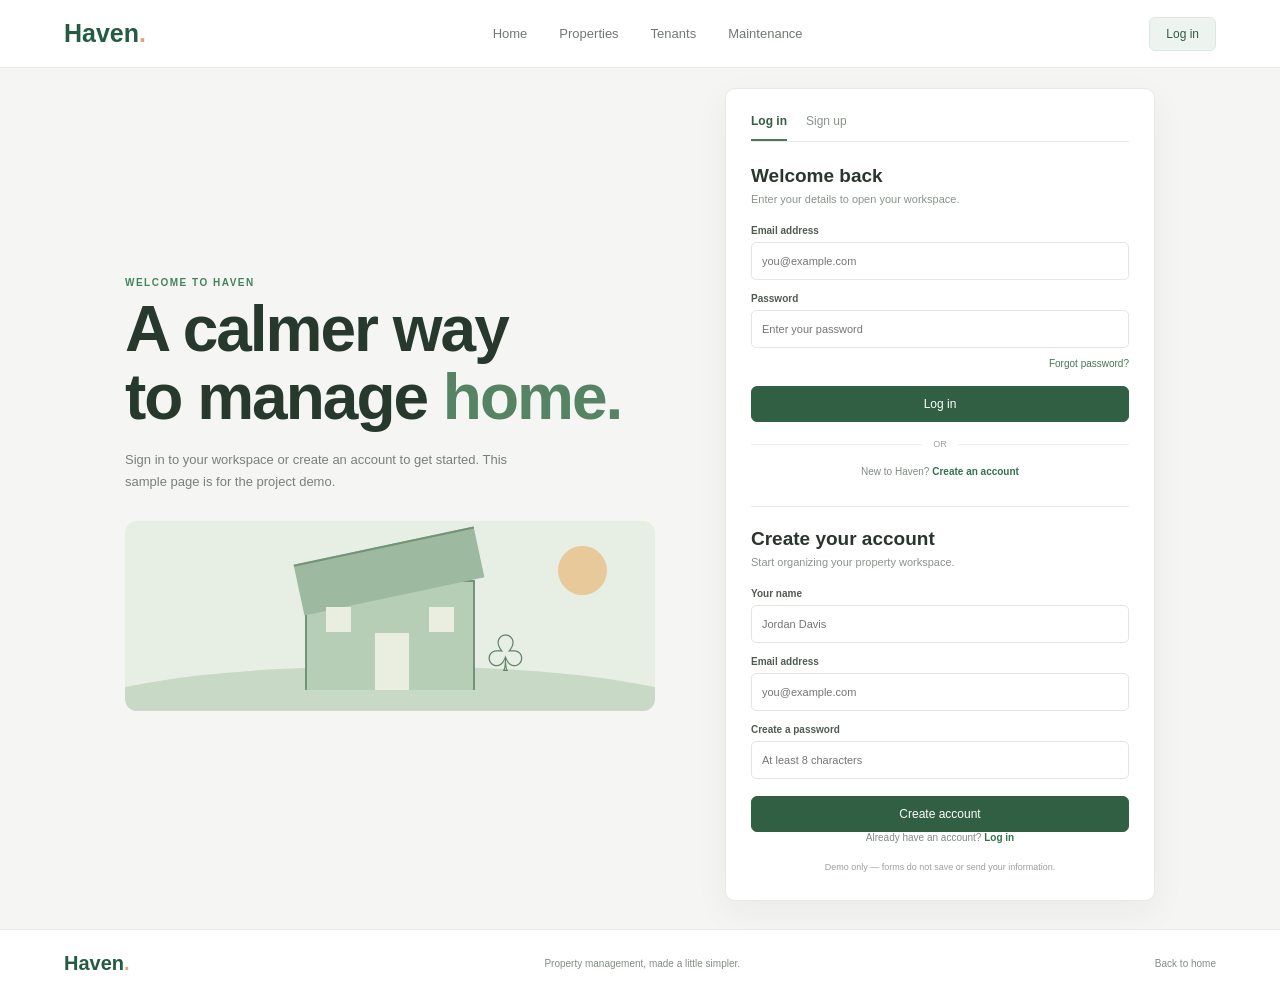
==== login.html @ ce1c36f6 "project" ====
<!DOCTYPE html>
<html lang="en">
<head>
  <meta charset="UTF-8">
  <meta name="viewport" content="width=device-width, initial-scale=1.0">
  <title>Log in or sign up | Haven</title>
  <link rel="stylesheet" href="style.css">
</head>
<body>
  <header class="site-header">
    <a class="logo" href="index.html">Haven<span>.</span></a>
    <nav>
      <a href="index.html">Home</a>
      <a href="properties.html">Properties</a>
      <a href="tenants.html">Tenants</a>
      <a href="maintenance.html">Maintenance</a>
    </nav>
    <a class="header-login current" href="login.html">Log in</a>
  </header>

  <main class="auth-page">
    <div class="auth-intro">
      <p class="eyebrow">WELCOME TO HAVEN</p>
      <h1>A calmer way<br>to manage <span>home.</span></h1>
      <p>Sign in to your workspace or create an account to get started. This sample page is for the project demo.</p>
      <div class="auth-illustration"><div class="auth-sun"></div><div class="auth-house"><span></span><i></i><i></i></div><div class="auth-plant">♧</div></div>
    </div>
    <section class="auth-card">
      <div class="auth-tabs"><a class="selected" href="#login-form">Log in</a><a href="#signup-form">Sign up</a></div>
      <form id="login-form" class="auth-form">
        <h2>Welcome back</h2>
        <p>Enter your details to open your workspace.</p>
        <label for="login-email">Email address</label>
        <input id="login-email" type="email" placeholder="you@example.com">
        <label for="login-password">Password</label>
        <input id="login-password" type="password" placeholder="Enter your password">
        <a class="forgot-link" href="#login-form">Forgot password?</a>
        <button class="button button-green auth-submit" type="button" onclick="alert('Login is a visual demo. No account is connected.')">Log in</button>
        <div class="auth-divider"><span>OR</span></div>
        <p class="auth-switch">New to Haven? <a href="#signup-form">Create an account</a></p>
      </form>
      <form id="signup-form" class="auth-form signup-form">
        <h2>Create your account</h2>
        <p>Start organizing your property workspace.</p>
        <label for="signup-name">Your name</label>
        <input id="signup-name" type="text" placeholder="Jordan Davis">
        <label for="signup-email">Email address</label>
        <input id="signup-email" type="email" placeholder="you@example.com">
        <label for="signup-password">Create a password</label>
        <input id="signup-password" type="password" placeholder="At least 8 characters">
        <button class="button button-green auth-submit" type="button" onclick="alert('Sign up is a visual demo. No account will be created.')">Create account</button>
        <p class="auth-switch">Already have an account? <a href="#login-form">Log in</a></p>
      </form>
      <p class="auth-demo-note">Demo only — forms do not save or send your information.</p>
    </section>
  </main>
  <footer class="landing-footer auth-footer"><a class="logo" href="index.html">Haven<span>.</span></a><span>Property management, made a little simpler.</span><a href="index.html">Back to home</a></footer>
</body>
</html>
---- style.css ----
* {
  box-sizing: border-box;
}

body {
  margin: 0;
  background: #f5f6f3;
  color: #29352d;
  font-family: Arial, Helvetica, sans-serif;
  font-size: 14px;
}

.site-header {
  min-height: 68px;
  padding: 0 5%;
  display: flex;
  align-items: center;
  justify-content: space-between;
  gap: 20px;
  background: white;
  border-bottom: 1px solid #e8ebe6;
}

.logo {
  color: #245c43;
  font-size: 25px;
  font-weight: bold;
  text-decoration: none;
}

.logo span {
  color: #e7a46d;
}

nav {
  display: flex;
  align-items: center;
  gap: 8px;
}

nav a {
  padding: 10px 12px;
  border-radius: 6px;
  color: #707971;
  font-size: 13px;
  text-decoration: none;
}

nav a:hover,
nav a.active {
  background: #edf3ee;
  color: #245c43;
}

.manager {
  color: #778078;
  font-size: 12px;
}

.container {
  width: min(1120px, 90%);
  margin: 38px auto;
}

.page-heading {
  display: flex;
  align-items: center;
  justify-content: space-between;
  gap: 20px;
  margin-bottom: 24px;
}

.eyebrow {
  margin: 0 0 8px;
  color: #43835b;
  font-size: 10px;
  font-weight: bold;
  letter-spacing: 1.5px;
}

h1 {
  margin: 0 0 8px;
  font-size: 28px;
}

.subheading {
  margin: 0;
  color: #818a82;
}

.button {
  padding: 10px 14px;
  border: 1px solid #dfe5df;
  border-radius: 6px;
  background: white;
  color: #315c41;
  font-size: 12px;
  cursor: pointer;
}

.button:hover {
  background: #edf3ee;
}

.summary-grid {
  display: grid;
  grid-template-columns: repeat(4, 1fr);
  gap: 14px;
  margin-bottom: 18px;
}

.three-cards {
  grid-template-columns: repeat(3, 1fr);
}

.card {
  padding: 18px;
  border: 1px solid #e8ebe6;
  border-radius: 9px;
  background: white;
}

.summary-card {
  min-height: 126px;
}

.summary-card p {
  margin: 0 0 16px;
  color: #778078;
  font-size: 12px;
}

.summary-card h2 {
  margin: 0 0 7px;
  font-size: 24px;
}

.summary-card span {
  color: #929a93;
  font-size: 11px;
}

.content-grid {
  display: grid;
  grid-template-columns: 1.45fr 1fr;
  gap: 16px;
  margin-bottom: 16px;
}

.second-row {
  grid-template-columns: 1fr 1fr;
}

.section-heading {
  display: flex;
  align-items: flex-start;
  justify-content: space-between;
  gap: 10px;
  margin-bottom: 16px;
}

.section-heading h2 {
  margin: 0 0 5px;
  font-size: 15px;
}

.section-heading p {
  margin: 0;
  color: #929a93;
  font-size: 11px;
}

.text-link {
  color: #34704c;
  font-size: 11px;
  text-decoration: none;
}

.text-link:hover {
  text-decoration: underline;
}

.table-wrap {
  overflow-x: auto;
}

table {
  width: 100%;
  border-collapse: collapse;
  text-align: left;
}

th {
  padding: 10px 9px;
  border-bottom: 1px solid #e9ede8;
  color: #929a93;
  font-size: 9px;
}

td {
  padding: 13px 9px;
  border-bottom: 1px solid #f0f2ef;
  color: #58625a;
  font-size: 11px;
  white-space: nowrap;
}

tbody tr:last-child td {
  border-bottom: 0;
}

.occupancy {
  display: inline-block;
  width: 47px;
  height: 5px;
  margin-right: 5px;
  border-radius: 5px;
  background: #e8eee8;
}

.occupancy i {
  display: block;
  height: 100%;
  border-radius: 5px;
  background: #79a984;
}

.status {
  display: inline-block;
  padding: 5px 8px;
  border-radius: 12px;
  background: #eaf3ec;
  color: #51815b;
  font-size: 9px;
  font-weight: bold;
  white-space: nowrap;
}

.status.pending {
  background: #f9f1e4;
  color: #a37a43;
}

.status.offline {
  background: #f8ece9;
  color: #af6859;
}

.status.progress {
  background: #edf0f9;
  color: #6878a4;
}

.rent-summary {
  display: flex;
  flex-direction: column;
  gap: 5px;
  padding: 4px 0 16px;
}

.rent-summary strong {
  font-size: 24px;
}

.rent-summary span,
.time {
  color: #929a93;
  font-size: 10px;
}

.rent-row {
  display: flex;
  align-items: center;
  gap: 8px;
  padding: 11px 0;
  border-top: 1px solid #eef0ed;
  color: #657067;
  font-size: 10px;
}

.rent-row strong {
  margin-left: auto;
  font-weight: normal;
}

.rent-bar {
  display: flex;
  overflow: hidden;
  height: 8px;
  margin-top: 13px;
  border-radius: 8px;
}

.rent-bar span {
  width: 74%;
  background: #6d9c76;
}

.rent-bar i {
  width: 17%;
  background: #dbc48f;
}

.rent-bar b {
  width: 9%;
  background: #d78c75;
}

.list-row {
  display: flex;
  align-items: center;
  gap: 10px;
  padding: 12px 0;
  border-top: 1px solid #eef0ed;
}

.list-row > div {
  min-width: 0;
}

.list-row strong,
.list-row small {
  display: block;
}

.list-row strong {
  margin-bottom: 4px;
  font-size: 11px;
}

.list-row small {
  color: #929a93;
  font-size: 10px;
}

.list-row .status,
.list-row .time {
  margin-left: auto;
}

.ticket-icon,
.lock-dot,
.device-symbol {
  display: grid;
  flex: 0 0 29px;
  width: 29px;
  height: 29px;
  place-items: center;
  border-radius: 7px;
  background: #f0f3ef;
  color: #52755a;
  font-size: 10px;
  font-weight: bold;
}

.lock-dot {
  border-radius: 50%;
  background: #eaf3ec;
}

.lock-dot.denied {
  background: #f8ece9;
  color: #af6859;
}

.footer-note {
  display: flex;
  justify-content: space-between;
  margin-top: 25px;
  color: #909890;
  font-size: 9px;
  letter-spacing: .7px;
}

.footer-note span {
  letter-spacing: 0;
}

.property-grid {
  display: grid;
  grid-template-columns: repeat(2, 1fr);
  gap: 16px;
}

.property-card {
  overflow: hidden;
  padding: 0;
}

.building-art {
  position: relative;
  display: flex;
  height: 126px;
  align-items: flex-end;
  justify-content: flex-start;
  overflow: hidden;
  padding: 13px;
  background: #e4ede3;
}

.building-art.yellow {
  background: #eee8dd;
}

.building-art.blue {
  background: #dfeaec;
}

.building-art.rose {
  background: #efe3dd;
}

.building-art > span {
  position: relative;
  z-index: 1;
  padding: 6px 9px;
  border-radius: 12px;
  background: rgb(255,255,255,.82);
  color: #596e5c;
  font-size: 9px;
  font-weight: bold;
}

.building-shape {
  position: absolute;
  right: 12%;
  bottom: 0;
  width: 110px;
  height: 92px;
  border: 1px solid #b2c5b2;
  border-bottom: 0;
  background: repeating-linear-gradient(90deg, #a9c1aa 0 15px, #e4ede3 15px 20px), repeating-linear-gradient(0deg, transparent 0 17px, #d6e0d4 17px 19px);
  box-shadow: -32px 15px 0 -7px #b4c6b3;
}

.yellow .building-shape {
  border-color: #cbbfa9;
  background: repeating-linear-gradient(90deg, #cfc2ac 0 15px, #eee8dd 15px 20px), repeating-linear-gradient(0deg, transparent 0 17px, #e0d8c8 17px 19px);
}

.blue .building-shape {
  border-color: #b6c8c8;
  background: repeating-linear-gradient(90deg, #b1c6c7 0 15px, #dfeaec 15px 20px), repeating-linear-gradient(0deg, transparent 0 17px, #d2dddd 17px 19px);
}

.rose .building-shape {
  border-color: #cfb8aa;
  background: repeating-linear-gradient(90deg, #cfb8aa 0 15px, #efe3dd 15px 20px), repeating-linear-gradient(0deg, transparent 0 17px, #e3d3c9 17px 19px);
}

.property-details {
  padding: 17px;
}

.property-details h2 {
  margin: 0 0 5px;
  font-size: 16px;
}

.property-details > p {
  margin: 0;
  color: #858e87;
  font-size: 11px;
}

.property-numbers {
  display: grid;
  grid-template-columns: repeat(3, 1fr);
  margin-top: 16px;
  padding: 13px 0;
  border-top: 1px solid #edf0ec;
  border-bottom: 1px solid #edf0ec;
}

.property-numbers div {
  display: flex;
  flex-direction: column;
  gap: 4px;
  border-right: 1px solid #edf0ec;
}

.property-numbers div:last-child {
  padding-left: 12px;
  border: 0;
}

.property-numbers div:nth-child(2) {
  padding-left: 12px;
}

.property-numbers strong {
  font-size: 18px;
}

.property-numbers small,
.card-footer {
  color: #89928a;
  font-size: 10px;
}

.card-footer {
  display: flex;
  justify-content: space-between;
  align-items: center;
  padding-top: 12px;
}

.card-footer strong {
  color: #354139;
}

.ticket-board {
  display: grid;
  grid-template-columns: repeat(3, 1fr);
  align-items: start;
  gap: 14px;
}

.ticket-column {
  min-height: 290px;
  padding: 12px;
  border: 1px solid #e7ebe6;
  border-radius: 9px;
  background: #eef0ed;
}

.column-heading {
  display: flex;
  align-items: center;
  justify-content: space-between;
  margin-bottom: 12px;
  color: #7d867e;
  font-size: 10px;
}

.ticket-card {
  margin-bottom: 10px;
  padding: 13px;
  border: 1px solid #e9ede8;
  border-radius: 7px;
  background: white;
}

.ticket-top,
.ticket-bottom {
  display: flex;
  justify-content: space-between;
  align-items: center;
  gap: 8px;
  color: #969d97;
  font-size: 9px;
}

.priority {
  color: #a36a57;
  font-size: 9px;
  font-weight: bold;
}

.priority.medium {
  color: #a37a43;
}

.priority.low {
  color: #59815f;
}

.ticket-card h2 {
  margin: 12px 0 6px;
  font-size: 13px;
}

.ticket-card p {
  min-height: 28px;
  margin: 0 0 12px;
  color: #879088;
  font-size: 10px;
  line-height: 1.5;
}

.ticket-info {
  padding: 10px 0;
  border-top: 1px solid #eef0ed;
  color: #727d73;
  font-size: 9px;
  line-height: 1.7;
}

.ticket-bottom {
  padding-top: 10px;
  border-top: 1px solid #eef0ed;
}

.ticket-bottom button {
  border: 0;
  background: transparent;
  color: #34704c;
  font-size: 9px;
  cursor: pointer;
}

.simulator-note {
  display: flex;
  align-items: center;
  gap: 8px;
  margin-bottom: 16px;
  padding: 12px;
  border: 1px solid #e5eee7;
  border-radius: 7px;
  background: #eff5f0;
  color: #718074;
  font-size: 11px;
}

.simulator-note strong {
  color: #3f6148;
}

.pulse-dot {
  width: 8px;
  height: 8px;
  border-radius: 50%;
  background: #65a775;
  box-shadow: 0 0 0 4px #dcebdd;
}

.access-grid {
  grid-template-columns: 1.6fr 1fr;
}

.device-row {
  display: flex;
  align-items: center;
  gap: 10px;
  padding: 12px 0;
  border-top: 1px solid #eef0ed;
}

.device-row div {
  flex: 1;
}

.device-row strong,
.device-row small {
  display: block;
}

.device-row strong {
  margin-bottom: 4px;
  font-size: 11px;
}

.device-row small {
  color: #929a93;
  font-size: 9px;
}

.device-symbol {
  background: #edf3ee;
  color: #4a7654;
}

@media (max-width: 850px) {
  .site-header {
    flex-wrap: wrap;
    justify-content: space-between;
    padding: 13px 5%;
  }
  nav {
    order: 3;
    width: 100%;
    overflow-x: auto;
  }
  nav a {
    padding: 8px;
    white-space: nowrap;
  }
  .manager {
    font-size: 10px;
  }
  .content-grid,
  .access-grid {
    grid-template-columns: 1fr;
  }
}

@media (max-width: 600px) {
  .container {
    width: 92%;
    margin: 25px auto;
  }
  .page-heading {
    align-items: flex-start;
    flex-direction: column;
  }
  .summary-grid {
    grid-template-columns: repeat(2, 1fr);
    gap: 9px;
  }
  .three-cards {
    grid-template-columns: 1fr;
  }
  .summary-card {
    min-height: 112px;
  }
  .property-grid,
  .ticket-board {
    grid-template-columns: 1fr;
  }
  .ticket-column {
    min-height: 0;
  }
  .footer-note {
    gap: 12px;
    line-height: 1.5;
  }
}

@media print {
  .site-header,
  .button {
    display: none;
  }
  .container {
    width: 100%;
    margin: 15px auto;
  }
}

.header-login {
  padding: 9px 16px;
  border: 1px solid #dfe5df;
  border-radius: 6px;
  color: #315c41;
  font-size: 12px;
  text-decoration: none;
  white-space: nowrap;
}

.header-login:hover,
.header-login.current {
  background: #edf3ee;
}

.landing-hero {
  display: grid;
  width: min(1120px, 90%);
  min-height: 430px;
  grid-template-columns: 1fr 1fr;
  align-items: center;
  gap: 48px;
  margin: 42px auto 0;
}

.hero-copy h1,
.auth-intro h1 {
  margin: 0;
  color: #27382d;
  font-size: clamp(42px, 5vw, 64px);
  letter-spacing: -2px;
  line-height: 1.05;
}

.hero-copy h1 span,
.auth-intro h1 span {
  color: #558363;
}

.hero-description {
  max-width: 410px;
  margin: 19px 0 22px;
  color: #778078;
  font-size: 15px;
  line-height: 1.7;
}

.hero-actions {
  display: flex;
  align-items: center;
  gap: 19px;
}

.button-green {
  display: inline-flex;
  align-items: center;
  justify-content: center;
  gap: 15px;
  border-color: #315f43;
  background: #315f43;
  color: white;
  text-decoration: none;
}

.button-green:hover {
  background: #244c34;
  color: white;
}

.hero-secondary {
  color: #4a6650;
  font-size: 12px;
  text-decoration: none;
}

.hero-note {
  display: flex;
  align-items: center;
  gap: 8px;
  margin-top: 31px;
  color: #89928a;
  font-size: 11px;
}

.hero-note-dot {
  width: 7px;
  height: 7px;
  border-radius: 50%;
  background: #79a984;
}

.hero-art {
  position: relative;
  height: 350px;
  overflow: hidden;
  border-radius: 18px;
  background: linear-gradient(155deg, #edf2e9 0%, #dfeadd 100%);
}

.hero-art::after {
  position: absolute;
  right: -12%;
  bottom: -54px;
  left: -12%;
  height: 100px;
  border-radius: 50%;
  background: #c6d9c6;
  content: "";
}

.sun,
.auth-sun {
  position: absolute;
  top: 37px;
  right: 49px;
  width: 70px;
  height: 70px;
  border-radius: 50%;
  background: #e8c999;
}

.hero-building {
  position: absolute;
  z-index: 1;
  bottom: 36px;
  display: grid;
  grid-template-columns: repeat(2, 13px);
  align-content: start;
  justify-content: center;
  gap: 13px 10px;
  padding: 20px 11px 0;
  border: 1px solid #9db59f;
  border-bottom: 0;
  background: repeating-linear-gradient(90deg, #a9c1aa 0 20px, #bdd0bb 20px 24px);
}

.hero-building i {
  height: 14px;
  background: #e8efe2;
}

.building-one {
  left: 47px;
  width: 86px;
  height: 182px;
}

.building-two {
  left: 145px;
  width: 119px;
  height: 240px;
  grid-template-columns: repeat(3, 14px);
  background: repeating-linear-gradient(90deg, #85a78c 0 26px, #9fba9f 26px 30px);
}

.building-three {
  left: 278px;
  width: 92px;
  height: 159px;
  background: repeating-linear-gradient(90deg, #bdc9a9 0 20px, #d0d6b7 20px 24px);
}

.art-caption {
  position: absolute;
  z-index: 2;
  right: 20px;
  bottom: 20px;
  left: 20px;
  display: flex;
  align-items: center;
  gap: 11px;
  padding: 12px;
  border: 1px solid rgb(255 255 255 / 70%);
  border-radius: 9px;
  background: rgb(255 255 255 / 88%);
}

.art-caption-icon {
  display: grid;
  width: 34px;
  height: 34px;
  place-items: center;
  border-radius: 8px;
  background: #edf3ee;
  color: #315f43;
  font-size: 20px;
}

.art-caption strong,
.art-caption small {
  display: block;
}

.art-caption strong {
  margin-bottom: 4px;
  font-size: 11px;
}

.art-caption small {
  color: #89928a;
  font-size: 9px;
}

.landing-stats {
  display: flex;
  justify-content: center;
  gap: 100px;
  padding: 23px 5%;
  border-top: 1px solid #e8ebe6;
  border-bottom: 1px solid #e8ebe6;
  background: #fff;
}

.landing-stats div {
  display: flex;
  align-items: center;
  gap: 10px;
}

.landing-stats strong {
  color: #315f43;
  font-size: 19px;
}

.landing-stats span {
  color: #838c84;
  font-size: 11px;
}

.landing-section {
  width: min(1120px, 90%);
  margin: 66px auto 72px;
}

.landing-section-heading {
  display: flex;
  align-items: flex-end;
  justify-content: space-between;
  gap: 24px;
  margin-bottom: 24px;
}

.landing-section-heading h2,
.landing-cta h2 {
  margin: 0;
  font-size: 28px;
  letter-spacing: -.5px;
}

.landing-section-heading > p {
  max-width: 340px;
  margin: 0 0 2px;
  color: #818a82;
  font-size: 12px;
  line-height: 1.6;
}

.feature-grid {
  display: grid;
  grid-template-columns: repeat(3, 1fr);
  gap: 15px;
}

.feature-card {
  position: relative;
  min-height: 214px;
  padding: 20px;
  border: 1px solid #e8ebe6;
  border-radius: 9px;
  background: white;
  color: inherit;
  text-decoration: none;
  transition: transform .18s ease, box-shadow .18s ease;
}

.feature-card:hover {
  transform: translateY(-3px);
  box-shadow: 0 12px 28px rgb(34 49 39 / 7%);
}

.feature-number {
  position: absolute;
  top: 20px;
  right: 20px;
  color: #a4aca5;
  font-size: 10px;
}

.feature-icon {
  display: grid;
  width: 36px;
  height: 36px;
  margin-bottom: 20px;
  place-items: center;
  border-radius: 9px;
  background: #edf3ee;
  color: #47764f;
  font-size: 20px;
}

.feature-card h3 {
  margin: 0 0 8px;
  font-size: 15px;
}

.feature-card p {
  min-height: 36px;
  margin: 0 0 15px;
  color: #818a82;
  font-size: 11px;
  line-height: 1.6;
}

.feature-link {
  color: #34704c;
  font-size: 10px;
  font-weight: bold;
}

.landing-cta {
  display: flex;
  width: min(1120px, 90%);
  align-items: center;
  justify-content: space-between;
  gap: 24px;
  margin: 0 auto 50px;
  padding: 28px 32px;
  border-radius: 11px;
  background: #315f43;
  color: white;
}

.landing-cta .eyebrow {
  color: #c9ddca;
}

.landing-cta h2 {
  font-size: 22px;
}

.landing-cta div > p:last-child {
  margin: 8px 0 0;
  color: #d3e1d4;
  font-size: 11px;
}

.button-light {
  display: inline-flex;
  align-items: center;
  gap: 12px;
  border-color: #fff;
  background: white;
  color: #315f43;
  text-decoration: none;
  white-space: nowrap;
}

.landing-footer {
  display: flex;
  min-height: 68px;
  align-items: center;
  justify-content: space-between;
  gap: 16px;
  padding: 12px 5%;
  border-top: 1px solid #e8ebe6;
  background: white;
}

.landing-footer .logo {
  font-size: 20px;
}

.landing-footer > span,
.landing-footer > a:last-child {
  color: #838c84;
  font-size: 10px;
  text-decoration: none;
}

.auth-page {
  display: grid;
  width: min(1030px, 90%);
  min-height: 650px;
  grid-template-columns: 1fr 430px;
  align-items: center;
  gap: 70px;
  margin: 20px auto;
}

.auth-intro > p:not(.eyebrow) {
  max-width: 390px;
  margin: 18px 0;
  color: #778078;
  font-size: 13px;
  line-height: 1.7;
}

.auth-illustration {
  position: relative;
  height: 190px;
  margin-top: 28px;
  overflow: hidden;
  border-radius: 12px;
  background: #e7eee4;
}

.auth-illustration::after {
  position: absolute;
  right: -10%;
  bottom: -50px;
  left: -10%;
  height: 95px;
  border-radius: 50%;
  background: #c8dac6;
  content: "";
}

.auth-sun {
  top: 25px;
  right: 48px;
  width: 49px;
  height: 49px;
}

.auth-house {
  position: absolute;
  z-index: 1;
  bottom: 21px;
  left: 34%;
  width: 170px;
  height: 110px;
  border: 2px solid #729378;
  border-bottom: 0;
  background: #b6cdb6;
}

.auth-house::before {
  position: absolute;
  top: -37px;
  left: -10px;
  width: 184px;
  height: 50px;
  transform: rotate(-12deg);
  border-top: 2px solid #729378;
  background: #9db99f;
  content: "";
}

.auth-house span {
  position: absolute;
  bottom: 0;
  left: 68px;
  width: 34px;
  height: 57px;
  background: #e9eee1;
}

.auth-house i {
  position: absolute;
  top: 25px;
  left: 19px;
  width: 25px;
  height: 25px;
  background: #e9eee1;
}

.auth-house i:last-child {
  right: 19px;
  left: auto;
}

.auth-plant {
  position: absolute;
  z-index: 2;
  right: 24%;
  bottom: 28px;
  color: #628168;
  font-size: 50px;
}

.auth-card {
  padding: 25px;
  border: 1px solid #e6eae5;
  border-radius: 10px;
  background: white;
  box-shadow: 0 12px 35px rgb(34 49 39 / 5%);
}

.auth-tabs {
  display: flex;
  gap: 19px;
  margin-bottom: 23px;
  border-bottom: 1px solid #e9ede8;
}

.auth-tabs a {
  padding: 0 0 11px;
  color: #8a938b;
  font-size: 12px;
  text-decoration: none;
}

.auth-tabs a.selected {
  border-bottom: 2px solid #4d7b57;
  color: #315f43;
  font-weight: bold;
}

.auth-form h2 {
  margin: 0 0 6px;
  font-size: 19px;
}

.auth-form > p:first-of-type {
  margin: 0 0 20px;
  color: #8a938b;
  font-size: 11px;
}

.auth-form label {
  display: block;
  margin: 13px 0 6px;
  color: #505b52;
  font-size: 10px;
  font-weight: bold;
}

.auth-form input {
  width: 100%;
  height: 38px;
  padding: 0 10px;
  border: 1px solid #e2e7e1;
  border-radius: 5px;
  background: #fff;
  color: #29352d;
  font: inherit;
  font-size: 11px;
}

.auth-form input:focus {
  border-color: #77a17e;
  outline: 2px solid #e0ede1;
}

.forgot-link {
  display: block;
  margin-top: 10px;
  color: #47764f;
  font-size: 10px;
  text-align: right;
  text-decoration: none;
}

.auth-submit {
  width: 100%;
  margin-top: 17px;
}

.auth-divider {
  display: flex;
  align-items: center;
  gap: 11px;
  margin: 17px 0;
  color: #9aa19b;
  font-size: 9px;
}

.auth-divider::before,
.auth-divider::after {
  height: 1px;
  flex: 1;
  background: #ecefea;
  content: "";
}

.auth-switch {
  margin: 0;
  color: #818a82;
  font-size: 10px;
  text-align: center;
}

.auth-switch a {
  color: #34704c;
  font-weight: bold;
  text-decoration: none;
}

.signup-form {
  margin-top: 29px;
  padding-top: 21px;
  border-top: 1px solid #e9ede8;
}

.auth-demo-note {
  margin: 18px 0 0;
  color: #9aa19b;
  font-size: 9px;
  line-height: 1.5;
  text-align: center;
}

.auth-footer {
  margin-top: 28px;
}

@media (max-width: 850px) {
  .landing-hero {
    gap: 24px;
  }
  .hero-art {
    height: 290px;
  }
  .building-one {
    left: 20px;
  }
  .building-two {
    left: 112px;
  }
  .building-three {
    left: 242px;
  }
  .landing-stats {
    gap: 35px;
  }
  .auth-page {
    grid-template-columns: 1fr 380px;
    gap: 30px;
  }
}

@media (max-width: 650px) {
  .landing-hero {
    grid-template-columns: 1fr;
    margin-top: 30px;
  }
  .hero-art {
    height: 280px;
  }
  .landing-stats {
    flex-wrap: wrap;
    justify-content: flex-start;
    gap: 16px 27px;
    padding: 20px 5%;
  }
  .landing-stats div {
    min-width: 130px;
  }
  .landing-section {
    margin: 45px auto;
  }
  .landing-section-heading {
    align-items: flex-start;
    flex-direction: column;
    gap: 10px;
  }
  .landing-section-heading h2 {
    font-size: 24px;
  }
  .feature-grid {
    grid-template-columns: 1fr;
  }
  .feature-card {
    min-height: 185px;
  }
  .landing-cta {
    align-items: flex-start;
    flex-direction: column;
    padding: 23px;
  }
  .landing-cta h2 {
    font-size: 20px;
  }
  .landing-footer {
    flex-wrap: wrap;
  }
  .landing-footer > span {
    display: none;
  }
  .auth-page {
    grid-template-columns: 1fr;
    gap: 20px;
    margin: 30px auto;
  }
  .auth-illustration {
    display: none;
  }
}
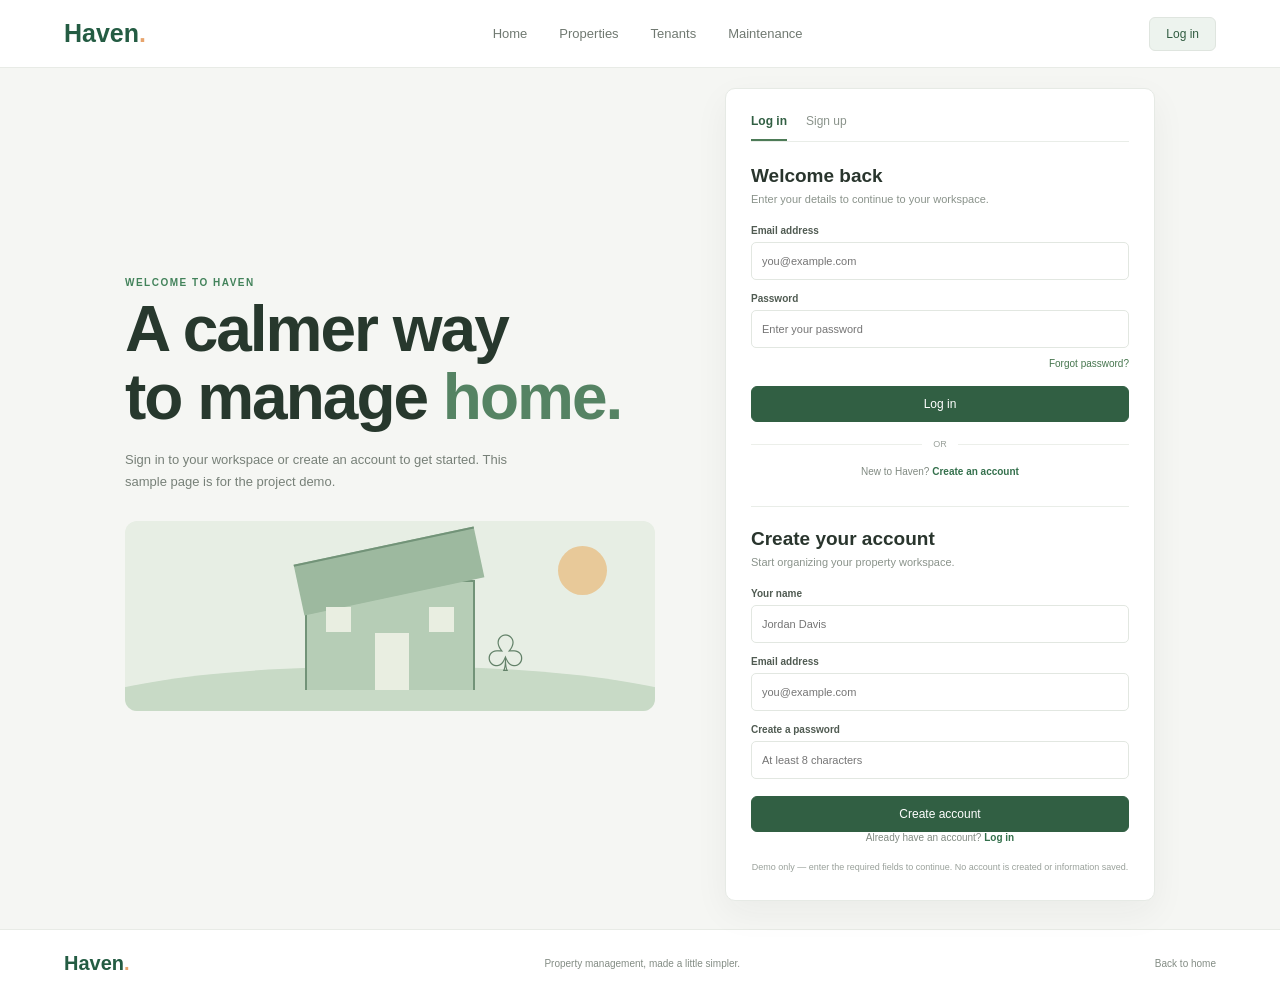
==== commit ceecc633: "login redirection" ====
--- a/login.html
+++ b/login.html
@@ -27,31 +27,31 @@
     </div>
     <section class="auth-card">
       <div class="auth-tabs"><a class="selected" href="#login-form">Log in</a><a href="#signup-form">Sign up</a></div>
-      <form id="login-form" class="auth-form">
+      <form id="login-form" class="auth-form" onsubmit="window.location.href='properties.html'; return false;">
         <h2>Welcome back</h2>
-        <p>Enter your details to open your workspace.</p>
+        <p>Enter your details to continue to your workspace.</p>
         <label for="login-email">Email address</label>
-        <input id="login-email" type="email" placeholder="you@example.com">
+        <input id="login-email" type="email" placeholder="you@example.com" required>
         <label for="login-password">Password</label>
-        <input id="login-password" type="password" placeholder="Enter your password">
+        <input id="login-password" type="password" placeholder="Enter your password" required>
         <a class="forgot-link" href="#login-form">Forgot password?</a>
-        <button class="button button-green auth-submit" type="button" onclick="alert('Login is a visual demo. No account is connected.')">Log in</button>
+        <button class="button button-green auth-submit" type="submit">Log in</button>
         <div class="auth-divider"><span>OR</span></div>
         <p class="auth-switch">New to Haven? <a href="#signup-form">Create an account</a></p>
       </form>
-      <form id="signup-form" class="auth-form signup-form">
+      <form id="signup-form" class="auth-form signup-form" onsubmit="window.location.href='properties.html'; return false;">
         <h2>Create your account</h2>
         <p>Start organizing your property workspace.</p>
         <label for="signup-name">Your name</label>
-        <input id="signup-name" type="text" placeholder="Jordan Davis">
+        <input id="signup-name" type="text" placeholder="Jordan Davis" required>
         <label for="signup-email">Email address</label>
-        <input id="signup-email" type="email" placeholder="you@example.com">
+        <input id="signup-email" type="email" placeholder="you@example.com" required>
         <label for="signup-password">Create a password</label>
-        <input id="signup-password" type="password" placeholder="At least 8 characters">
-        <button class="button button-green auth-submit" type="button" onclick="alert('Sign up is a visual demo. No account will be created.')">Create account</button>
+        <input id="signup-password" type="password" placeholder="At least 8 characters" required>
+        <button class="button button-green auth-submit" type="submit">Create account</button>
         <p class="auth-switch">Already have an account? <a href="#login-form">Log in</a></p>
       </form>
-      <p class="auth-demo-note">Demo only — forms do not save or send your information.</p>
+      <p class="auth-demo-note">Demo only — enter the required fields to continue. No account is created or information saved.</p>
     </section>
   </main>
   <footer class="landing-footer auth-footer"><a class="logo" href="index.html">Haven<span>.</span></a><span>Property management, made a little simpler.</span><a href="index.html">Back to home</a></footer>
